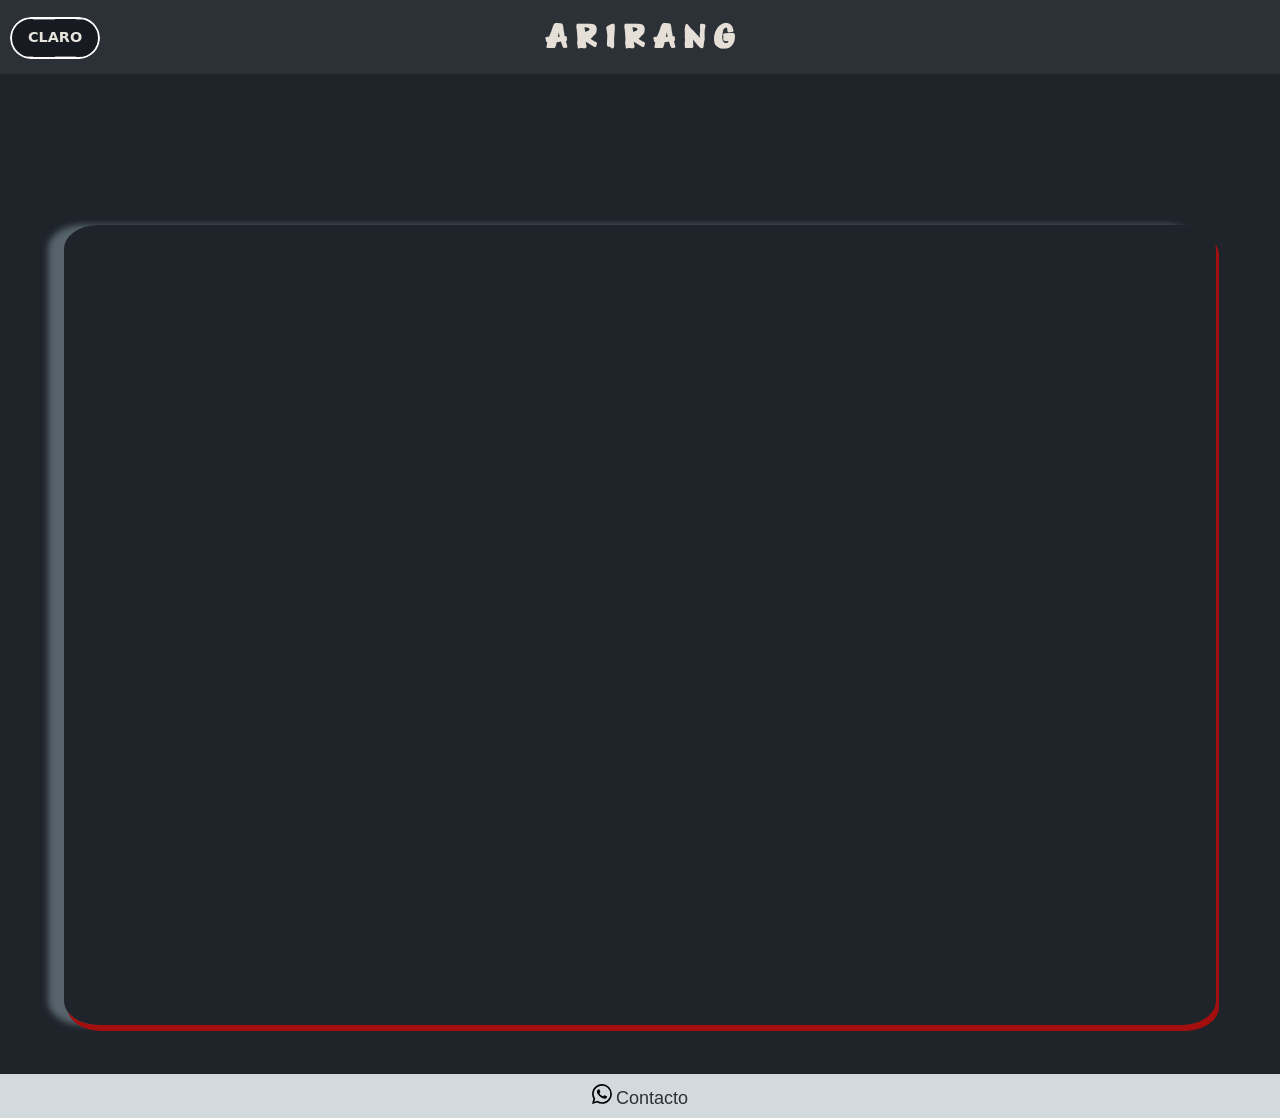
==== formulario/principal/index.html @ 9187794d "formulario con pagina cualquiera primer formularrio sin recuperacion de contraseña con una pagina pr" ====
<!DOCTYPE html>
<html lang="es">
<head>
    <meta charset="UTF-8">
    <meta name="viewport" content="width=device-width, initial-scale=1.0">
    <link rel="stylesheet" href="../principal/estilo.css">
    <title>Inicio</title>
</head>
<body>
    <header>        
    <button class="btn-12" onclick="invertirColores()" id="btnInvertir"><span>Claro</span></button>
     <h1>A R I R A N G</h1> 
    </header>
    <main>
        <section>
            <iframe width="90%" height="800"
              src="https://www.youtube.com/embed/videoseries?si=6BxXJ0fRHcmmmoV2&amp;list=OLAK5uy_lkejA6kcdE00kf8UisGo0xqiSWHhy9r8s&autoplay=1&mute=0"
              title="YouTube video player"
              frameborder="0"
              allow="accelerometer; autoplay; clipboard-write; encrypted-media; gyroscope; picture-in-picture; web-share"
              referrerpolicy="strict-origin-when-cross-origin"
              allowfullscreen>
            </iframe>
        </section>
    </main>
    <footer>
        <svg xmlns="http://www.w3.org/2000/svg" width="20" height="20" fill="currentColor" class="bi bi-whatsapp" viewBox="0 0 16 16">
          <path d="M13.601 2.326A7.85 7.85 0 0 0 7.994 0C3.627 0 .068 3.558.064 7.926c0 1.399.366 2.76 1.057 3.965L0 16l4.204-1.102a7.9 7.9 0 0 0 3.79.965h.004c4.368 0 7.926-3.558 7.93-7.93A7.9 7.9 0 0 0 13.6 2.326zM7.994 14.521a6.6 6.6 0 0 1-3.356-.92l-.24-.144-2.494.654.666-2.433-.156-.251a6.56 6.56 0 0 1-1.007-3.505c0-3.626 2.957-6.584 6.591-6.584a6.56 6.56 0 0 1 4.66 1.931 6.56 6.56 0 0 1 1.928 4.66c-.004 3.639-2.961 6.592-6.592 6.592m3.615-4.934c-.197-.099-1.17-.578-1.353-.646-.182-.065-.315-.099-.445.099-.133.197-.513.646-.627.775-.114.133-.232.148-.43.05-.197-.1-.836-.308-1.592-.985-.59-.525-.985-1.175-1.103-1.372-.114-.198-.011-.304.088-.403.087-.088.197-.232.296-.346.1-.114.133-.198.198-.33.065-.134.034-.248-.015-.347-.05-.099-.445-1.076-.612-1.47-.16-.389-.323-.335-.445-.34-.114-.007-.247-.007-.38-.007a.73.73 0 0 0-.529.247c-.182.198-.691.677-.691 1.654s.71 1.916.81 2.049c.098.133 1.394 2.132 3.383 2.992.47.205.84.326 1.129.418.475.152.904.129 1.246.08.38-.058 1.171-.48 1.338-.943.164-.464.164-.86.114-.943-.049-.084-.182-.133-.38-.232"/>
        </svg>
        <a href="tel:+543814728075">Contacto</a>
    </footer>
</body>
<script src="./app.js"></script>
</html>
---- formulario/principal/estilo.css ----
@font-face {
    font-family: 'mi fuente';
    src: url(./Howdy\ Monkey.ttf) format('truetype');
    font-weight: 100;
    font-style: normal;
}
*{
    padding: 0%;
    margin: 0%;
    border: 0%;
}
main{
    background-color: #1F242B;
    height: 1000px;
}
section{
    width: 100%;
    height: 900px;
    display: flex;
    flex-direction: row;
    justify-content: center;
} 
header{
    background-color: #2B3137;
    text-align: center;
    padding: 1em;
}
h1{
    font-family: 'mi fuente', sans-serif;
    color: #e5dfd8;
}
iframe{
    position: absolute;
    inset-block-start: 25%;
    border-radius: 3%;
    box-shadow:
    3px 6px rgb(163, 15, 15),
    -1em 0 0.4em #57646c;
}
footer{
    padding: 0.6em;
    background-color: #d3dade;
    text-align: center;
}
a{
    text-decoration: none;
    font-family: 'Franklin Gothic Medium', 'Arial Narrow', Arial, sans-serif;
    font-size: large;
    color: #2B3137;
}

.btn-12,
.btn-12 *,
.btn-12 :after,
.btn-12 :before,
.btn-12:after,
.btn-12:before {
  border: 0 solid;
  box-sizing: border-box;
}

.btn-12 {
  -webkit-tap-highlight-color: transparent;
  -webkit-appearance: button;
  background-color: #171b21;
  background-image: none;
  color: #fff;
  cursor: pointer;
  font-family: ui-sans-serif, system-ui, -apple-system, BlinkMacSystemFont,
    Segoe UI, Roboto, Helvetica Neue, Arial, Noto Sans, sans-serif,
    Apple Color Emoji, Segoe UI Emoji, Segoe UI Symbol, Noto Color Emoji;
  font-size: 90%;
  font-weight: 900;
  line-height: 1.5;
  margin: 0;
  -webkit-mask-image: -webkit-radial-gradient(#000, #fff);
  padding: 0;
  text-transform: uppercase;
}

.btn-12:disabled {
  cursor: default;
}

.btn-12:-moz-focusring {
  outline: auto;
}

.btn-12 svg {
  display: block;
  vertical-align: middle;
}

.btn-12 [hidden] {
  display: none;
}

.btn-12 {
  border-radius: 99rem;
  border-width: 2px;
  overflow: hidden;
  padding: 0.5rem 1rem;
  position: absolute;
  inset-inline-start: 10px;
  inset-block-start: 1.9%;
}

.btn-12 span {
  mix-blend-mode: difference;
}

.btn-12:after,
.btn-12:before {
  background: linear-gradient(
    90deg,
    #fff 25%,
    transparent 0,
    transparent 50%,
    #fff 0,
    #fff 75%,
    transparent 0
  );
  content: "";
  inset: 0;
  position: absolute;
  transform: translateY(var(--progress, 100%));
  transition: transform 0.2s ease;
}

.btn-12:after {
  --progress: -100%;
  background: linear-gradient(
    90deg,
    transparent 0,
    transparent 25%,
    #fff 0,
    #fff 50%,
    transparent 0,
    transparent 75%,
    #fff 0
  );
  z-index: -1;
}

.btn-12:hover:after,
.btn-12:hover:before {
  --progress: 0;
}

main   { background-color: var(--bg-main,   #1F242B); }
header { background-color: var(--bg-header, #2B3137); }
footer { background-color: var(--bg-footer, #d3dade); }
h1     { color: var(--color-h1,   #e5dfd8); }
a      { color: var(--color-link, #2B3137); }
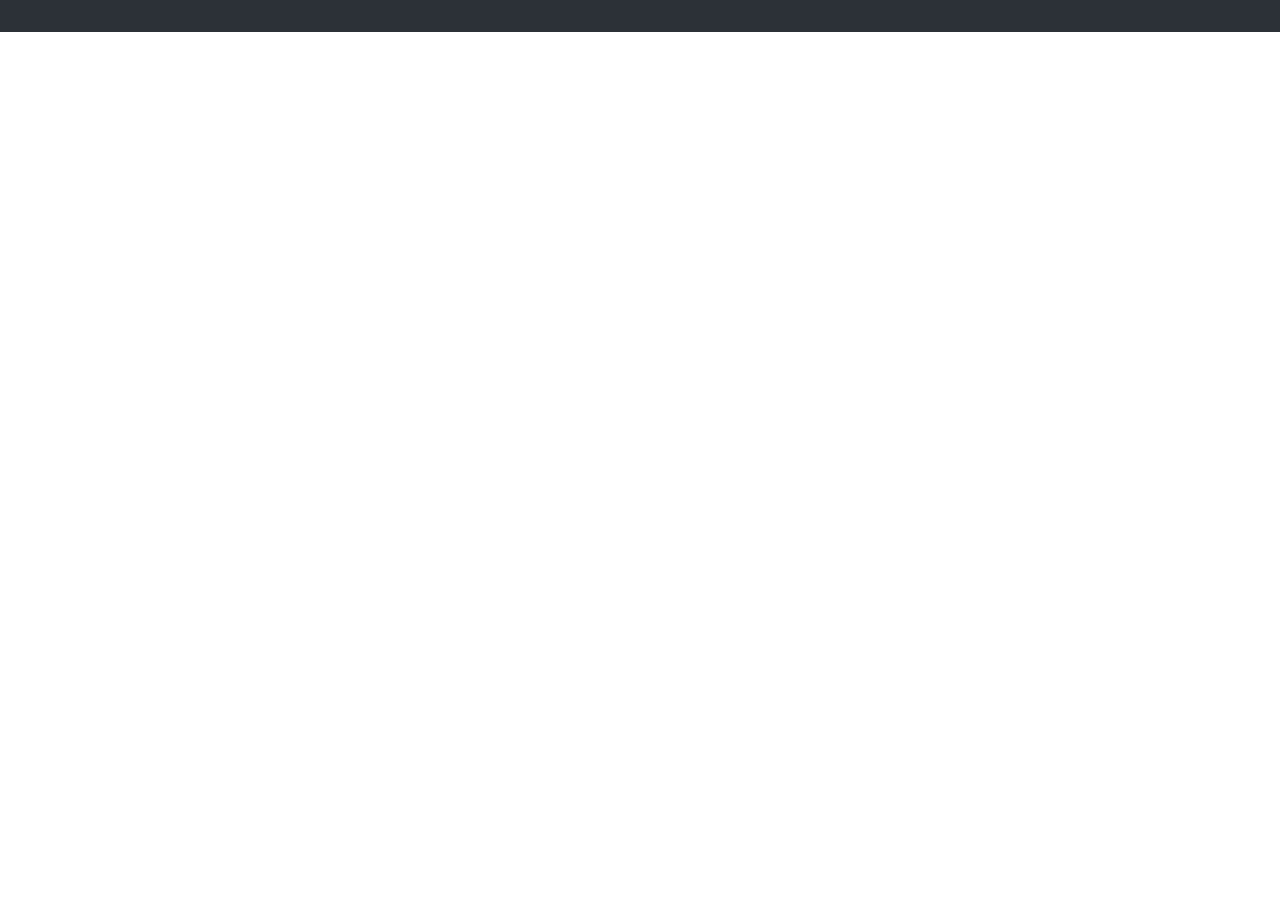
==== commit 6048f0f7: "formulario modificado cambio de colores, estilo, fonts solo en el login" ====
--- a/formulario/principal/index.html
+++ b/formulario/principal/index.html
@@ -7,28 +7,9 @@
     <title>Inicio</title>
 </head>
 <body>
-    <header>        
-    <button class="btn-12" onclick="invertirColores()" id="btnInvertir"><span>Claro</span></button>
-     <h1>A R I R A N G</h1> 
+    <header>
+        
     </header>
-    <main>
-        <section>
-            <iframe width="90%" height="800"
-              src="https://www.youtube.com/embed/videoseries?si=6BxXJ0fRHcmmmoV2&amp;list=OLAK5uy_lkejA6kcdE00kf8UisGo0xqiSWHhy9r8s&autoplay=1&mute=0"
-              title="YouTube video player"
-              frameborder="0"
-              allow="accelerometer; autoplay; clipboard-write; encrypted-media; gyroscope; picture-in-picture; web-share"
-              referrerpolicy="strict-origin-when-cross-origin"
-              allowfullscreen>
-            </iframe>
-        </section>
-    </main>
-    <footer>
-        <svg xmlns="http://www.w3.org/2000/svg" width="20" height="20" fill="currentColor" class="bi bi-whatsapp" viewBox="0 0 16 16">
-          <path d="M13.601 2.326A7.85 7.85 0 0 0 7.994 0C3.627 0 .068 3.558.064 7.926c0 1.399.366 2.76 1.057 3.965L0 16l4.204-1.102a7.9 7.9 0 0 0 3.79.965h.004c4.368 0 7.926-3.558 7.93-7.93A7.9 7.9 0 0 0 13.6 2.326zM7.994 14.521a6.6 6.6 0 0 1-3.356-.92l-.24-.144-2.494.654.666-2.433-.156-.251a6.56 6.56 0 0 1-1.007-3.505c0-3.626 2.957-6.584 6.591-6.584a6.56 6.56 0 0 1 4.66 1.931 6.56 6.56 0 0 1 1.928 4.66c-.004 3.639-2.961 6.592-6.592 6.592m3.615-4.934c-.197-.099-1.17-.578-1.353-.646-.182-.065-.315-.099-.445.099-.133.197-.513.646-.627.775-.114.133-.232.148-.43.05-.197-.1-.836-.308-1.592-.985-.59-.525-.985-1.175-1.103-1.372-.114-.198-.011-.304.088-.403.087-.088.197-.232.296-.346.1-.114.133-.198.198-.33.065-.134.034-.248-.015-.347-.05-.099-.445-1.076-.612-1.47-.16-.389-.323-.335-.445-.34-.114-.007-.247-.007-.38-.007a.73.73 0 0 0-.529.247c-.182.198-.691.677-.691 1.654s.71 1.916.81 2.049c.098.133 1.394 2.132 3.383 2.992.47.205.84.326 1.129.418.475.152.904.129 1.246.08.38-.058 1.171-.48 1.338-.943.164-.464.164-.86.114-.943-.049-.084-.182-.133-.38-.232"/>
-        </svg>
-        <a href="tel:+543814728075">Contacto</a>
-    </footer>
 </body>
 <script src="./app.js"></script>
 </html>
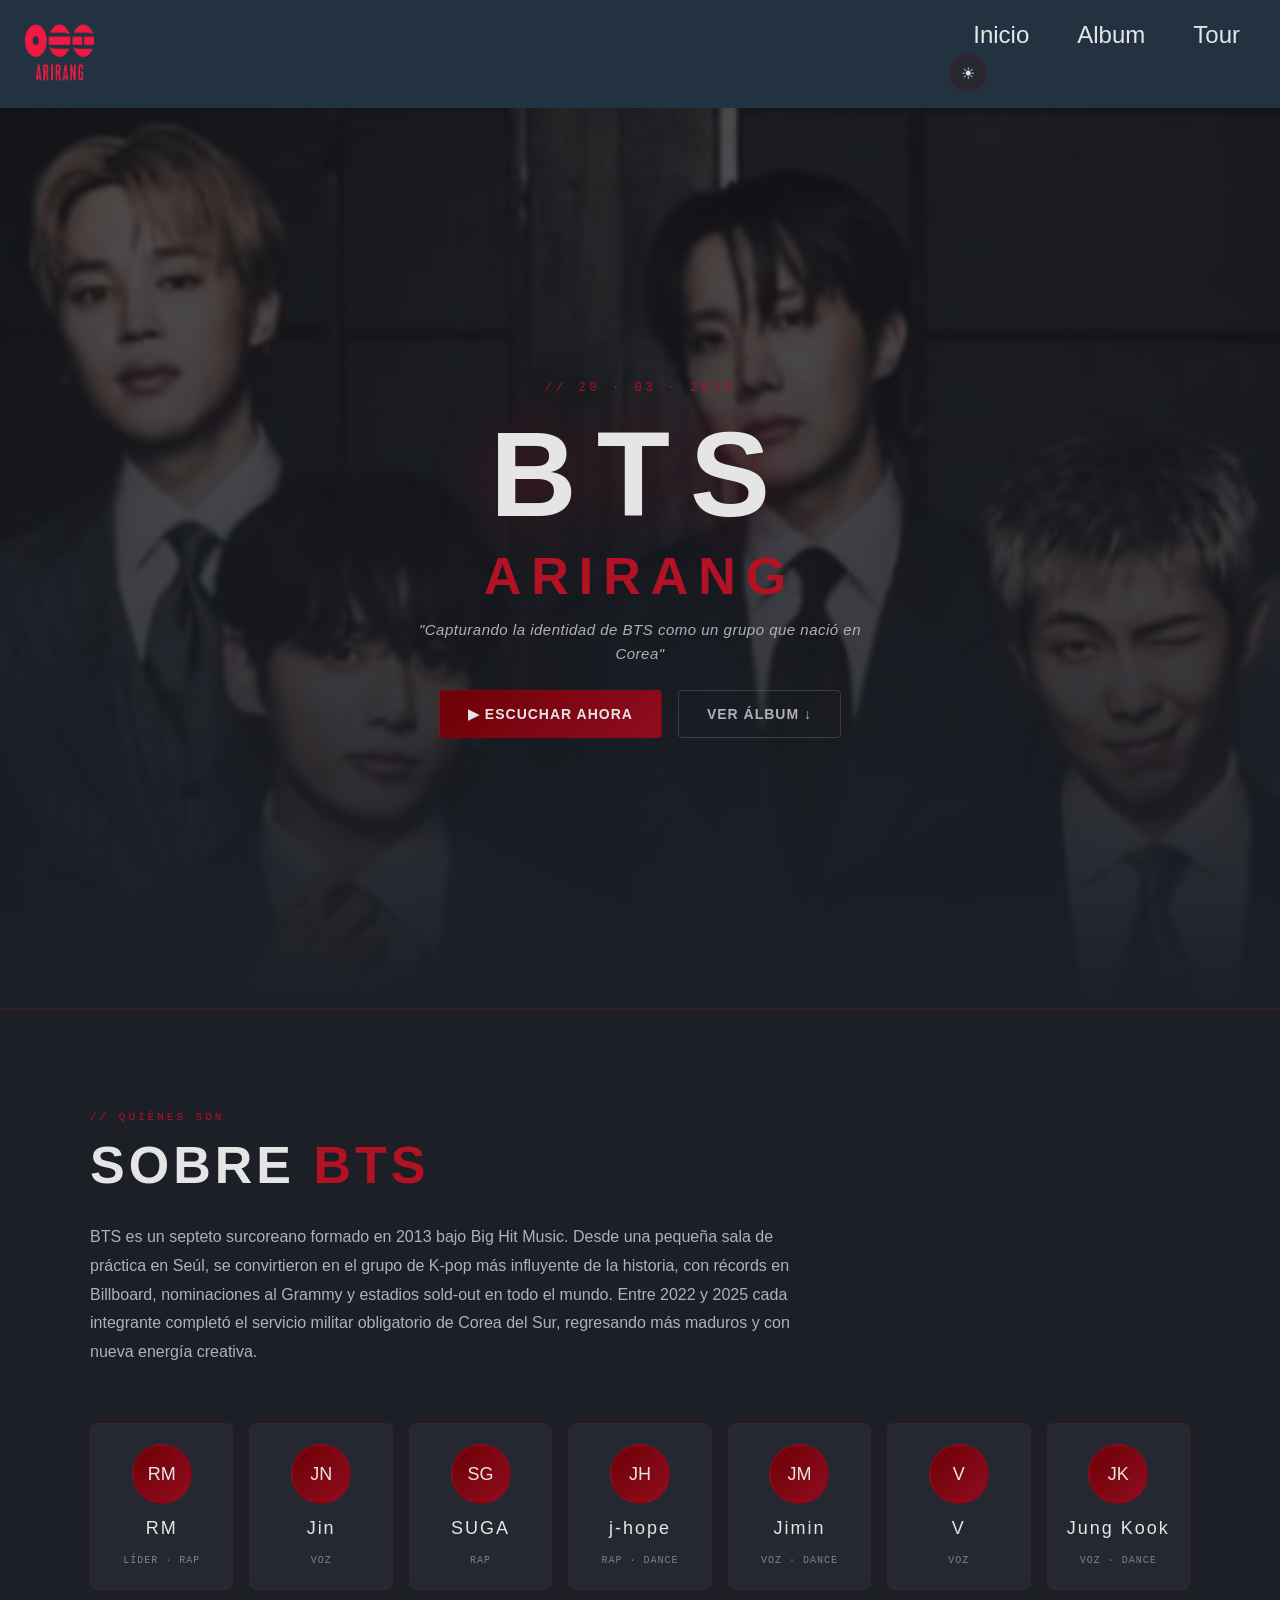
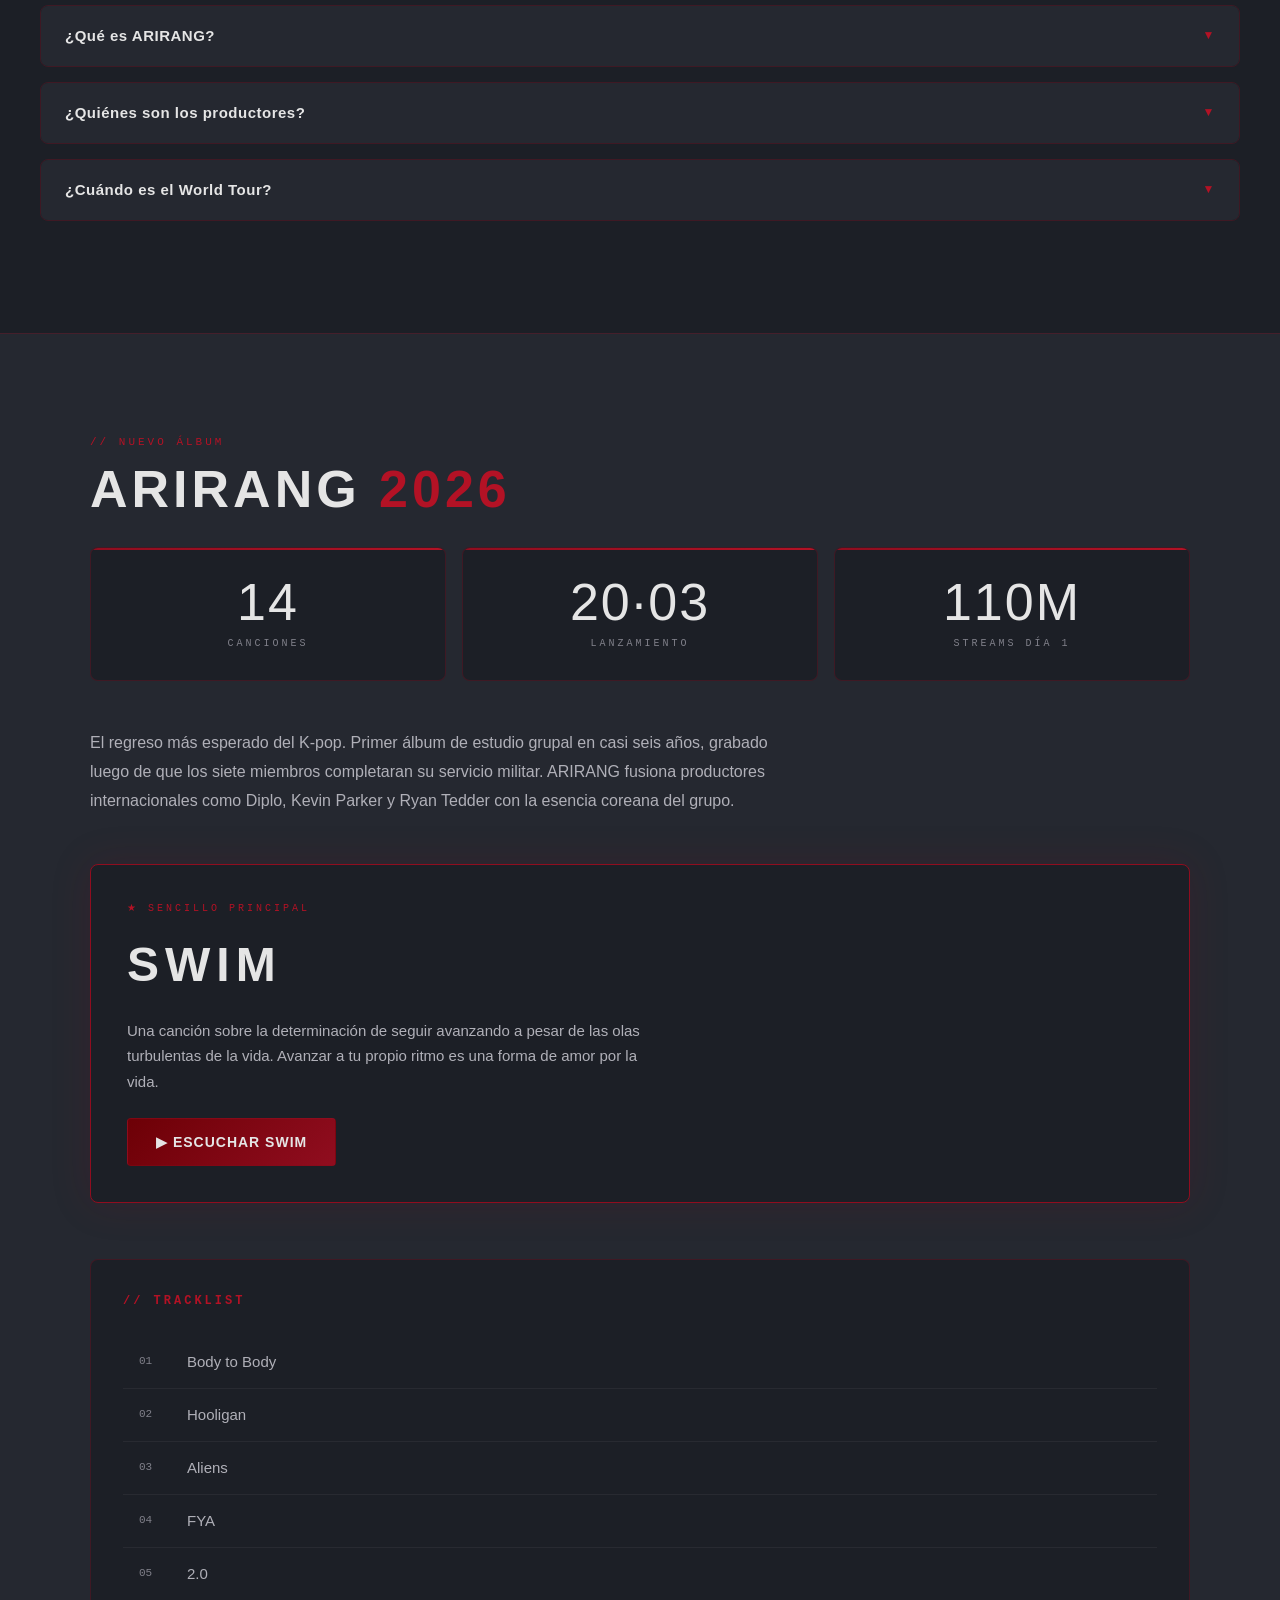
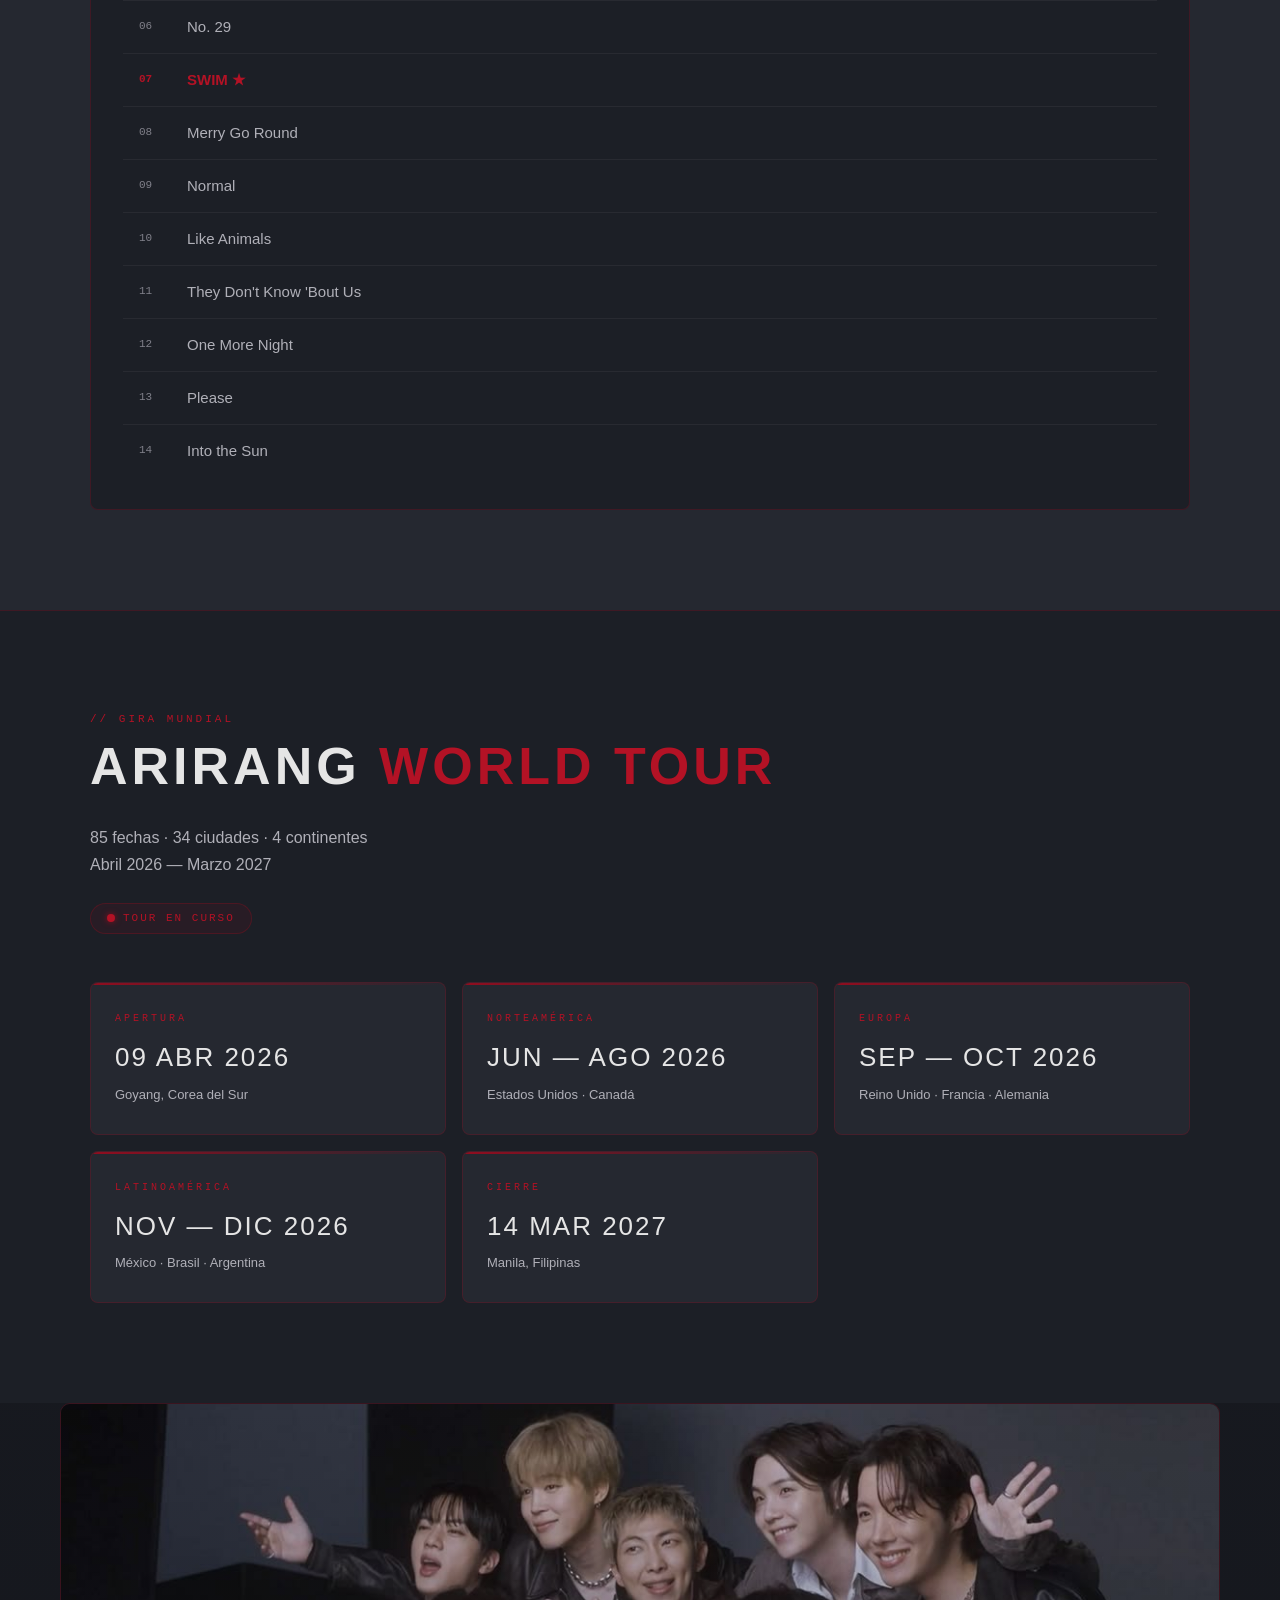
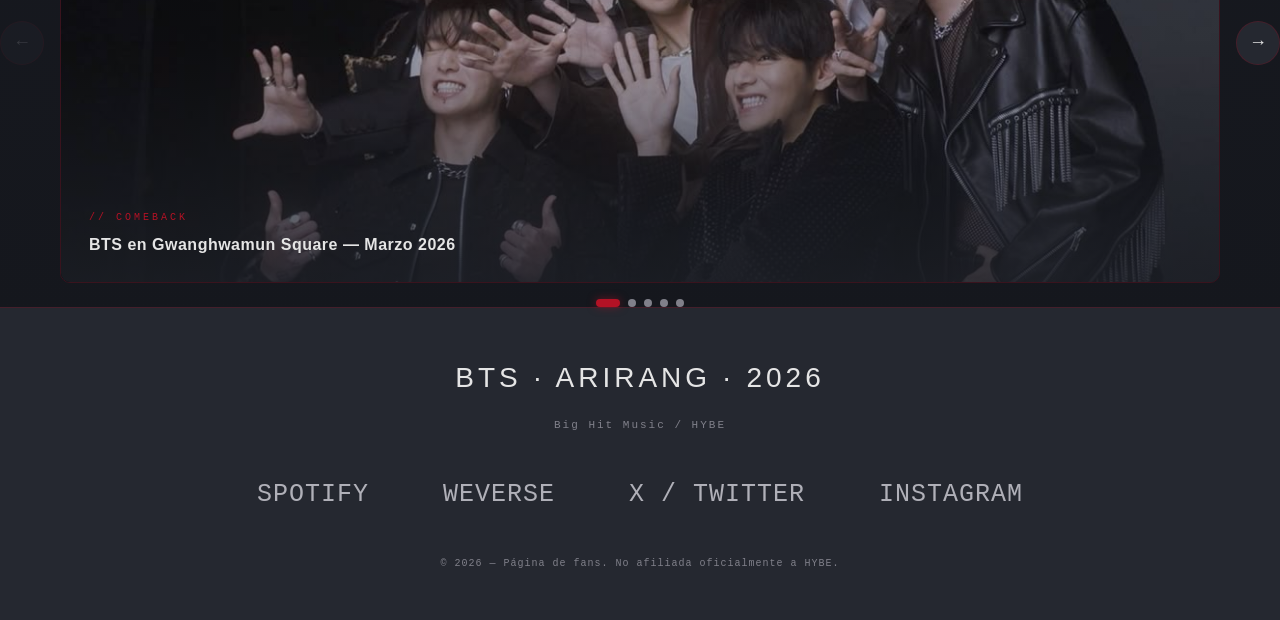
==== commit abab104a: "ultima modificacion con la pagina principal lista aqui la pagina principal esta completa, con imagen" ====
--- a/formulario/principal/index.html
+++ b/formulario/principal/index.html
@@ -3,13 +3,331 @@
 <head>
     <meta charset="UTF-8">
     <meta name="viewport" content="width=device-width, initial-scale=1.0">
+    <link rel="shortcut icon" href="../login/img/3cffc09610e8c50bd0abcf06558bae74-removebg-preview.png" type="image/x-icon">
     <link rel="stylesheet" href="../principal/estilo.css">
     <title>Inicio</title>
 </head>
 <body>
     <header>
-        
+        <img src="../login/img/2bfe5736d8da40cc7b3c9c1c3ff06efa-removebg-preview.png" alt="">
+        <nav>
+            <ul>
+                <li style="list-style: none"><a href="#inicio">Inicio</a></li>
+                <li style="list-style: none"><a href="#album">Album</a></li>
+                <li style="list-style: none"><a href="#tour">Tour</a></li>
+            </ul>
+            <button id="btn-tema" class="btn-tema" title="Cambiar tema">
+              <span id="icono-tema">☀</span>
+            </button>
+        </nav>
     </header>
+  <main>
+    <!-- ══════════ HERO ══════════ -->
+    <section id="inicio">
+      <div class="hero-overlay"></div>
+      <div class="hero-contenido">
+        <p class="hero-sub">// 20 · 03 · 2026</p>
+        <h1 class="hero-titulo">BTS</h1>
+        <h2 class="hero-album">ARIRANG</h2>
+        <p class="hero-desc">
+          "Capturando la identidad de BTS como un grupo que nació en Corea"
+        </p>
+        <div class="hero-btns">
+          <a href="https://open.spotify.com/album/3ukkRHDHbN8tNRPKsGZR1h" target="_blank" class="btn-primary">▶ ESCUCHAR AHORA</a>
+          <a href="#album" class="btn-secondary">VER ÁLBUM ↓</a>
+        </div>
+      </div>
+    </section>
+
+    <!-- ══════════ SOBRE BTS ══════════ -->
+    <section id="sobre">
+      <div class="sobre-contenido">
+        <span class="section-tag">// QUIÉNES SON</span>
+        <h2 class="section-titulo">SOBRE <span>BTS</span></h2>
+        <p class="sobre-texto">
+          BTS es un septeto surcoreano formado en 2013 bajo Big Hit Music.
+          Desde una pequeña sala de práctica en Seúl, se convirtieron en el grupo
+          de K-pop más influyente de la historia, con récords en Billboard,
+          nominaciones al Grammy y estadios sold-out en todo el mundo.
+          Entre 2022 y 2025 cada integrante completó el servicio militar obligatorio
+          de Corea del Sur, regresando más maduros y con nueva energía creativa.
+        </p>
+        <div class="miembros-grid">
+          <div class="miembro-card">
+            <div class="miembro-avatar">RM</div>
+            <p class="miembro-nombre">RM</p>
+            <p class="miembro-rol">Líder · Rap</p>
+          </div>
+          <div class="miembro-card">
+            <div class="miembro-avatar">JN</div>
+            <p class="miembro-nombre">Jin</p>
+            <p class="miembro-rol">Voz</p>
+          </div>
+          <div class="miembro-card">
+            <div class="miembro-avatar">SG</div>
+            <p class="miembro-nombre">SUGA</p>
+            <p class="miembro-rol">Rap</p>
+          </div>
+          <div class="miembro-card">
+            <div class="miembro-avatar">JH</div>
+            <p class="miembro-nombre">j-hope</p>
+            <p class="miembro-rol">Rap · Dance</p>
+          </div>
+          <div class="miembro-card">
+            <div class="miembro-avatar">JM</div>
+            <p class="miembro-nombre">Jimin</p>
+            <p class="miembro-rol">Voz · Dance</p>
+          </div>
+          <div class="miembro-card">
+            <div class="miembro-avatar">V</div>
+            <p class="miembro-nombre">V</p>
+            <p class="miembro-rol">Voz</p>
+          </div>
+          <div class="miembro-card">
+            <div class="miembro-avatar">JK</div>
+            <p class="miembro-nombre">Jung Kook</p>
+            <p class="miembro-rol">Voz · Dance</p>
+          </div>
+        </div>
+      </div>
+      <div class="info-bloque">
+        <div class="info-header" id="btn-info-1">
+          <span>¿Qué es ARIRANG?</span>
+          <span class="info-flecha" id="flecha-1">▼</span>
+        </div>
+        <div class="info-cuerpo" id="cuerpo-1">
+          <p>
+            ARIRANG es el sexto álbum en coreano de BTS, lanzado el 20 de marzo
+            de 2026. Su nombre hace referencia a una antigua canción folclórica
+            coreana de 600 años de antigüedad, elegida porque captura la identidad
+            del grupo como una banda que nació en Corea.
+          </p>
+        </div>
+      </div>
+
+      <div class="info-bloque">
+        <div class="info-header" id="btn-info-2">
+          <span>¿Quiénes son los productores?</span>
+          <span class="info-flecha" id="flecha-2">▼</span>
+        </div>
+        <div class="info-cuerpo" id="cuerpo-2">
+          <p>
+            El álbum fue producido por una alineación internacional que incluye
+            a Diplo, Ryan Tedder, Kevin Parker (Tame Impala), Mike WiLL Made-It,
+            JPEGMafia, Flume y El Guincho, entre otros, junto al productor
+            habitual del grupo, Pdogg.
+          </p>
+        </div>
+      </div>
+      <div class="info-bloque">
+        <div class="info-header" id="btn-info-3">
+          <span>¿Cuándo es el World Tour?</span>
+          <span class="info-flecha" id="flecha-3">▼</span>
+        </div>
+        <div class="info-cuerpo" id="cuerpo-3">
+          <p>
+            El Arirang World Tour arranca el 9 de abril de 2026 en Goyang, Corea
+            del Sur, y recorre 34 ciudades en 85 fechas, finalizando el 14 de
+            marzo de 2027 en Manila, Filipinas.
+          </p>
+        </div>
+      </div>
+    </section>
+
+    <!-- ══════════ ÁLBUM ══════════ -->
+    <section id="album">
+      <div class="album-contenido">
+
+        <span class="section-tag">// NUEVO ÁLBUM</span>
+        <h2 class="section-titulo">ARIRANG <span>2026</span></h2>
+
+        <!-- Stats -->
+        <div class="album-stats">
+          <div class="stat-card">
+            <p class="stat-num">14</p>
+            <p class="stat-label">CANCIONES</p>
+          </div>
+          <div class="stat-card">
+            <p class="stat-num">20·03</p>
+            <p class="stat-label">LANZAMIENTO</p>
+          </div>
+          <div class="stat-card">
+            <p class="stat-num">110M</p>
+            <p class="stat-label">STREAMS DÍA 1</p>
+          </div>
+        </div>
+
+        <!-- Descripción -->
+        <p class="album-desc">
+          El regreso más esperado del K-pop. Primer álbum de estudio grupal
+          en casi seis años, grabado luego de que los siete miembros
+          completaran su servicio militar. ARIRANG fusiona productores
+          internacionales como Diplo, Kevin Parker y Ryan Tedder con la
+          esencia coreana del grupo.
+        </p>
+
+        <!-- Sencillo -->
+        <div class="swim-card">
+          <div class="swim-info">
+            <span class="swim-tag">★ SENCILLO PRINCIPAL</span>
+            <h3 class="swim-titulo">SWIM</h3>
+            <p class="swim-desc">
+              Una canción sobre la determinación de seguir avanzando a pesar
+              de las olas turbulentas de la vida. Avanzar a tu propio ritmo
+              es una forma de amor por la vida.
+            </p>
+            <a href="https://open.spotify.com/album/3ukkRHDHbN8tNRPKsGZR1h" target="_blank" class="btn-primary">▶ ESCUCHAR SWIM</a>
+          </div>
+        </div>
+
+        <!-- Tracklist -->
+        <div class="tracklist">
+          <h3 class="tracklist-titulo">// TRACKLIST</h3>
+          <ol class="tracklist-lista">
+            <li>Body to Body</li>
+            <li>Hooligan</li>
+            <li>Aliens</li>
+            <li>FYA</li>
+            <li>2.0</li>
+            <li>No. 29</li>
+            <li class="track-destacado">SWIM ★</li>
+            <li>Merry Go Round</li>
+            <li>Normal</li>
+            <li>Like Animals</li>
+            <li>They Don't Know 'Bout Us</li>
+            <li>One More Night</li>
+            <li>Please</li>
+            <li>Into the Sun</li>
+          </ol>
+        </div>
+
+      </div>
+    </section>
+
+    <!-- ══════════ TOUR ══════════ -->
+    <section id="tour">
+      <div class="tour-contenido">
+
+        <span class="section-tag">// GIRA MUNDIAL</span>
+        <h2 class="section-titulo">ARIRANG <span>WORLD TOUR</span></h2>
+        <p class="tour-desc">
+          85 fechas · 34 ciudades · 4 continentes
+          <br>
+          Abril 2026 — Marzo 2027
+        </p>
+
+        <!-- Chip de estado -->
+        <div class="tour-status">
+          <span class="dot-activo"></span>
+          TOUR EN CURSO
+        </div>
+
+        <!-- Fechas destacadas -->
+        <div class="tour-fechas">
+
+          <div class="fecha-card">
+            <p class="fecha-tag">APERTURA</p>
+            <p class="fecha-fecha">09 ABR 2026</p>
+            <p class="fecha-lugar">Goyang, Corea del Sur</p>
+          </div>
+
+          <div class="fecha-card">
+            <p class="fecha-tag">NORTEAMÉRICA</p>
+            <p class="fecha-fecha">JUN — AGO 2026</p>
+            <p class="fecha-lugar">Estados Unidos · Canadá</p>
+          </div>
+
+          <div class="fecha-card">
+            <p class="fecha-tag">EUROPA</p>
+            <p class="fecha-fecha">SEP — OCT 2026</p>
+            <p class="fecha-lugar">Reino Unido · Francia · Alemania</p>
+          </div>
+
+          <div class="fecha-card">
+            <p class="fecha-tag">LATINOAMÉRICA</p>
+            <p class="fecha-fecha">NOV — DIC 2026</p>
+            <p class="fecha-lugar">México · Brasil · Argentina</p>
+          </div>
+
+          <div class="fecha-card">
+            <p class="fecha-tag">CIERRE</p>
+            <p class="fecha-fecha">14 MAR 2027</p>
+            <p class="fecha-lugar">Manila, Filipinas</p>
+          </div>
+
+        </div>
+
+      </div>
+    </section>
+    <div class="carrusel-wrap">
+      <button class="carrusel-btn" id="carrusel-prev">&#8592;</button>
+
+      <div class="carrusel-ventana">
+        <div class="carrusel-track" id="carrusel-track">
+        
+          <div class="carrusel-slide">
+            <img src="../login/img/foto1.jpg" alt="BTS - ARIRANG" class="carrusel-img" />
+            <div class="carrusel-caption">
+              <span class="caption-tag">// COMEBACK</span>
+              <p class="caption-texto">BTS en Gwanghwamun Square — Marzo 2026</p>
+            </div>
+          </div>
+        
+          <div class="carrusel-slide">
+            <img src="../login/img/foto2.jpg" alt="BTS - SWIM" class="carrusel-img" />
+            <div class="carrusel-caption">
+              <span class="caption-tag">// SENCILLO</span>
+              <p class="caption-texto">SWIM — Video oficial</p>
+            </div>
+          </div>
+        
+          <div class="carrusel-slide">
+            <img src="../login/img/foto3.jpg" alt="BTS - World Tour" class="carrusel-img" />
+            <div class="carrusel-caption">
+              <span class="caption-tag">// WORLD TOUR</span>
+              <p class="caption-texto">Arirang World Tour — Abril 2026</p>
+            </div>
+          </div>
+        
+          <div class="carrusel-slide">
+            <img src="../login/img/foto4.jpg" alt="BTS - Los 7" class="carrusel-img" />
+            <div class="carrusel-caption">
+              <span class="caption-tag">// LOS 7</span>
+              <p class="caption-texto">RM, Jin, SUGA, j-hope, Jimin, V y Jung Kook</p>
+            </div>
+          </div>
+        
+          <div class="carrusel-slide">
+            <img src="../login/img/foto5.jpg" alt="BTS - ARIRANG Album" class="carrusel-img" />
+            <div class="carrusel-caption">
+              <span class="caption-tag">// ÁLBUM</span>
+              <p class="caption-texto">ARIRANG — 20 de Marzo 2026</p>
+            </div>
+          </div>
+        
+        </div>
+      </div>
+    
+      <button class="carrusel-btn" id="carrusel-next">&#8594;</button>
+    </div>
+
+    <div class="carrusel-dots" id="carrusel-dots"></div>
+
+    <!-- ══════════ FOOTER ══════════ -->
+    <footer>
+      <div class="footer-contenido">
+        <p class="footer-logo">BTS · ARIRANG · 2026</p>
+        <p class="footer-sub">Big Hit Music / HYBE</p>
+        <div class="footer-links">
+          <a href="https://open.spotify.com/album/3ukkRHDHbN8tNRPKsGZR1h" target="_blank">Spotify</a>
+          <a href="https://weverse.io/bts" target="_blank">Weverse</a>
+          <a href="https://twitter.com/BTS_twt" target="_blank">X / Twitter</a>
+          <a href="https://www.instagram.com/bts.bighitofficial" target="_blank">Instagram</a>
+        </div>
+        <p class="footer-copy">© 2026 — Página de fans. No afiliada oficialmente a HYBE.</p>
+      </div>
+    </footer>
+  </main>
 </body>
 <script src="./app.js"></script>
 </html>
--- a/formulario/principal/estilo.css
+++ b/formulario/principal/estilo.css
@@ -1,154 +1,926 @@
-@font-face {
-    font-family: 'mi fuente';
-    src: url(./Howdy\ Monkey.ttf) format('truetype');
-    font-weight: 100;
-    font-style: normal;
-}
 *{
-    padding: 0%;
-    margin: 0%;
-    border: 0%;
-}
-main{
-    background-color: #1F242B;
-    height: 1000px;
-}
-section{
-    width: 100%;
-    height: 900px;
+  padding: 0%;
+  margin: 0%;
+  border: 0%;
+}
+main{ background: linear-gradient(#252830, #14161c); }
+header{
+    background-color:#233240;
+    text-align: center;
+    padding: 1em;
     display: flex;
     flex-direction: row;
-    justify-content: center;
-} 
-header{
-    background-color: #2B3137;
-    text-align: center;
-    padding: 1em;
-}
-h1{
-    font-family: 'mi fuente', sans-serif;
-    color: #e5dfd8;
-}
-iframe{
-    position: absolute;
-    inset-block-start: 25%;
-    border-radius: 3%;
-    box-shadow:
-    3px 6px rgb(163, 15, 15),
-    -1em 0 0.4em #57646c;
-}
-footer{
-    padding: 0.6em;
-    background-color: #d3dade;
-    text-align: center;
+    justify-content: space-between;
+}
+ul{
+  display: flex;
+  flex-direction: row;
+  justify-content: space-between;
+}
+header img{
+  width: 7%;
 }
 a{
-    text-decoration: none;
-    font-family: 'Franklin Gothic Medium', 'Arial Narrow', Arial, sans-serif;
-    font-size: large;
-    color: #2B3137;
-}
-
-.btn-12,
-.btn-12 *,
-.btn-12 :after,
-.btn-12 :before,
-.btn-12:after,
-.btn-12:before {
-  border: 0 solid;
+  text-decoration: none;
+  color: #e5e5e5;
+  padding: 1em;
+  font-family: 'Franklin Gothic Medium', 'Arial Narrow', Arial, sans-serif;
+  font-size: x-large;
+}
+a:hover{ color: #4a000b;}
+
+/* ══════════════════════════════════════════
+   VARIABLES Y RESET
+══════════════════════════════════════════ */
+
+@import url('https://fonts.googleapis.com/css2?family=Bebas+Neue&family=Rajdhani:wght@400;500;600;700&family=JetBrains+Mono:wght@400;500&display=swap');
+
+:root {
+  --negro:       #1C1F26;
+  --negro-2:     #252830;
+  --negro-3:     #2E3240;
+  --rojo:        #900D1F;
+  --rojo-claro:  #B31225;
+  --blanco:      #E5E5E5;
+  --blanco-dim:  #B0B0B8;
+  --gris:        #80808A;
+  --borde:       rgba(144, 13, 31, 0.3);
+
+  --fuente-display: 'Bebas Neue', sans-serif;
+  --fuente-ui:      'Rajdhani', sans-serif;
+  --fuente-mono:    'JetBrains Mono', monospace;
+}
+
+* {
+  margin: 0;
+  padding: 0;
   box-sizing: border-box;
 }
 
-.btn-12 {
-  -webkit-tap-highlight-color: transparent;
-  -webkit-appearance: button;
-  background-color: #171b21;
-  background-image: none;
+html {
+  scroll-behavior: smooth;
+}
+
+body {
+  background: var(--negro);
+  color: var(--blanco);
+  font-family: var(--fuente-ui);
+  font-size: 16px;
+  line-height: 1.6;
+  overflow-x: hidden;
+}
+
+a {
+  text-decoration: none;
+  color: inherit;
+}
+
+/* ══════════════════════════════════════════
+   COMPONENTES REUTILIZABLES
+══════════════════════════════════════════ */
+
+.section-tag {
+  font-family: var(--fuente-mono);
+  font-size: 11px;
+  letter-spacing: 3px;
+  color: var(--rojo-claro);
+  text-transform: uppercase;
+  display: block;
+  margin-bottom: 12px;
+}
+
+.section-titulo {
+  font-family: var(--fuente-display);
+  font-size: 52px;
+  letter-spacing: 4px;
+  color: var(--blanco);
+  line-height: 1;
+  margin-bottom: 32px;
+}
+
+.section-titulo span {
+  color: var(--rojo-claro);
+}
+
+.btn-primary {
+  display: inline-block;
+  background: linear-gradient(135deg, #6D0006 0%, var(--rojo) 100%);
+  color: var(--blanco);
+  font-family: var(--fuente-ui);
+  font-weight: 700;
+  font-size: 14px;
+  letter-spacing: 1px;
+  padding: 12px 28px;
+  border-radius: 4px;
+  border: 1px solid rgba(144, 13, 31, 0.4);
+  cursor: pointer;
+  transition: all 0.25s ease;
+}
+
+.btn-primary:hover {
+  background: linear-gradient(135deg, var(--rojo) 0%, var(--rojo-claro) 100%);
+  box-shadow: 0 4px 20px rgba(144, 13, 31, 0.5);
   color: #fff;
+}
+
+.btn-secondary {
+  display: inline-block;
+  background: transparent;
+  color: var(--blanco-dim);
+  font-family: var(--fuente-ui);
+  font-weight: 600;
+  font-size: 14px;
+  letter-spacing: 1px;
+  padding: 12px 28px;
+  border-radius: 4px;
+  border: 1px solid rgba(255, 255, 255, 0.15);
   cursor: pointer;
-  font-family: ui-sans-serif, system-ui, -apple-system, BlinkMacSystemFont,
-    Segoe UI, Roboto, Helvetica Neue, Arial, Noto Sans, sans-serif,
-    Apple Color Emoji, Segoe UI Emoji, Segoe UI Symbol, Noto Color Emoji;
-  font-size: 90%;
-  font-weight: 900;
-  line-height: 1.5;
-  margin: 0;
-  -webkit-mask-image: -webkit-radial-gradient(#000, #fff);
+  transition: all 0.25s ease;
+}
+
+.btn-secondary:hover {
+  border-color: var(--rojo);
+  color: var(--blanco);
+  background: rgba(144, 13, 31, 0.1);
+}
+
+/* ══════════════════════════════════════════
+   HERO — #inicio
+══════════════════════════════════════════ */
+
+#inicio {
+  position: relative;
+  width: 100%;
+  min-height: 100vh;
+  background-image: url('../login/img/9e6853d591d3abd46d0df186955120be.jpg');
+  background-size: cover;
+  /*background-position: center top;*/
+  background-repeat: no-repeat;
+  display: flex;
+  align-items: center;
+  justify-content: center;
+}
+
+.hero-overlay {
+  position: absolute;
+  inset: 0;
+  background: linear-gradient(
+    to bottom,
+    rgba(28, 31, 38, 0.55) 0%,
+    rgba(28, 31, 38, 0.75) 60%,
+    rgba(28, 31, 38, 1)    100%
+  );
+  z-index: 0;
+}
+
+.hero-contenido {
+  position: relative;
+  z-index: 1;
+  text-align: center;
+  display: flex;
+  flex-direction: column;
+  align-items: center;
+  gap: 16px;
+  padding: 0 20px;
+}
+
+.hero-sub {
+  font-family: var(--fuente-mono);
+  font-size: 12px;
+  letter-spacing: 4px;
+  color: var(--rojo-claro);
+  text-transform: uppercase;
+}
+
+.hero-titulo {
+  font-family: var(--fuente-display);
+  font-size: 120px;
+  letter-spacing: 20px;
+  color: var(--blanco);
+  line-height: 1;
+  text-shadow: 0 0 60px rgba(144, 13, 31, 0.4);
+}
+
+.hero-album {
+  font-family: var(--fuente-display);
+  font-size: 52px;
+  letter-spacing: 10px;
+  color: var(--rojo-claro);
+  line-height: 1;
+}
+
+.hero-desc {
+  font-family: var(--fuente-ui);
+  font-size: 15px;
+  color: var(--blanco-dim);
+  max-width: 480px;
+  font-style: italic;
+  letter-spacing: 0.5px;
+}
+
+.hero-btns {
+  display: flex;
+  gap: 16px;
+  margin-top: 8px;
+  flex-wrap: wrap;
+  justify-content: center;
+}
+
+/* ══════════════════════════════════════════
+   SOBRE BTS — #sobre
+══════════════════════════════════════════ */
+
+#sobre {
+  padding: 100px 40px;
+  background: var(--negro);
+  border-top: 1px solid var(--borde);
+}
+
+.sobre-contenido {
+  max-width: 1100px;
+  margin: 0 auto;
+}
+
+.sobre-texto {
+  font-size: 16px;
+  color: var(--blanco-dim);
+  max-width: 720px;
+  margin-bottom: 56px;
+  line-height: 1.8;
+}
+
+.miembros-grid {
+  display: grid;
+  grid-template-columns: repeat(7, 1fr);
+  gap: 16px;
+}
+
+.miembro-card {
+  display: flex;
+  flex-direction: column;
+  align-items: center;
+  gap: 10px;
+  padding: 20px 10px;
+  background: var(--negro-2);
+  border: 1px solid var(--borde);
+  border-radius: 8px;
+  transition: border-color 0.2s, background 0.2s;
+  cursor: default;
+}
+
+.miembro-card:hover {
+  border-color: var(--rojo);
+  background: var(--negro-3);
+}
+
+.miembro-avatar {
+  width: 60px;
+  height: 60px;
+  border-radius: 50%;
+  background: linear-gradient(135deg, #6D0006, var(--rojo));
+  display: flex;
+  align-items: center;
+  justify-content: center;
+  font-family: var(--fuente-display);
+  font-size: 18px;
+  color: var(--blanco);
+  border: 2px solid rgba(144, 13, 31, 0.5);
+}
+
+.miembro-nombre {
+  font-family: var(--fuente-display);
+  font-size: 18px;
+  letter-spacing: 2px;
+  color: var(--blanco);
+  text-align: center;
+}
+
+.miembro-rol {
+  font-family: var(--fuente-mono);
+  font-size: 10px;
+  letter-spacing: 1px;
+  color: var(--gris);
+  text-align: center;
+  text-transform: uppercase;
+}
+
+/* ══════════════════════════════════════════
+   ÁLBUM — #album
+══════════════════════════════════════════ */
+
+#album {
+  padding: 100px 40px;
+  background: var(--negro-2);
+  border-top: 1px solid var(--borde);
+}
+
+.album-contenido {
+  max-width: 1100px;
+  margin: 0 auto;
+}
+
+/* Stats */
+.album-stats {
+  display: grid;
+  grid-template-columns: repeat(3, 1fr);
+  gap: 16px;
+  margin-bottom: 48px;
+}
+
+.stat-card {
+  background: var(--negro);
+  border: 1px solid var(--borde);
+  border-radius: 8px;
+  padding: 28px 20px;
+  text-align: center;
+  position: relative;
+  overflow: hidden;
+}
+
+.stat-card::before {
+  content: '';
+  position: absolute;
+  top: 0; left: 0;
+  width: 100%; height: 2px;
+  background: linear-gradient(90deg, var(--rojo), var(--rojo-claro));
+}
+
+.stat-num {
+  font-family: var(--fuente-display);
+  font-size: 52px;
+  color: var(--blanco);
+  letter-spacing: 2px;
+  line-height: 1;
+}
+
+.stat-label {
+  font-family: var(--fuente-mono);
+  font-size: 10px;
+  letter-spacing: 3px;
+  color: var(--gris);
+  text-transform: uppercase;
+  margin-top: 8px;
+}
+
+/* Descripción */
+.album-desc {
+  font-size: 16px;
+  color: var(--blanco-dim);
+  max-width: 680px;
+  line-height: 1.8;
+  margin-bottom: 48px;
+}
+
+/* Swim card */
+.swim-card {
+  background: var(--negro);
+  border: 1px solid var(--rojo);
+  border-radius: 8px;
+  padding: 36px;
+  margin-bottom: 56px;
+  box-shadow: 0 0 40px rgba(144, 13, 31, 0.15);
+}
+
+.swim-tag {
+  font-family: var(--fuente-mono);
+  font-size: 10px;
+  letter-spacing: 3px;
+  color: var(--rojo-claro);
+  text-transform: uppercase;
+  display: block;
+  margin-bottom: 10px;
+}
+
+.swim-titulo {
+  font-family: var(--fuente-display);
+  font-size: 48px;
+  letter-spacing: 6px;
+  color: var(--blanco);
+  margin-bottom: 14px;
+}
+
+.swim-desc {
+  font-size: 15px;
+  color: var(--blanco-dim);
+  max-width: 520px;
+  line-height: 1.7;
+  margin-bottom: 24px;
+}
+
+/* Tracklist */
+.tracklist {
+  background: var(--negro);
+  border: 1px solid var(--borde);
+  border-radius: 8px;
+  padding: 32px;
+}
+
+.tracklist-titulo {
+  font-family: var(--fuente-mono);
+  font-size: 12px;
+  letter-spacing: 3px;
+  color: var(--rojo-claro);
+  text-transform: uppercase;
+  margin-bottom: 24px;
+}
+
+.tracklist-lista {
+  list-style: none;
+  display: flex;
+  flex-direction: column;
+  gap: 0;
+}
+
+.tracklist-lista li {
+  display: flex;
+  align-items: center;
+  gap: 20px;
+  padding: 14px 16px;
+  border-bottom: 1px solid rgba(255, 255, 255, 0.05);
+  font-family: var(--fuente-ui);
+  font-size: 15px;
+  color: var(--blanco-dim);
+  counter-increment: track;
+  transition: background 0.15s, color 0.15s;
+  cursor: default;
+}
+
+.tracklist-lista {
+  counter-reset: track;
+}
+
+.tracklist-lista li::before {
+  content: counter(track, decimal-leading-zero);
+  font-family: var(--fuente-mono);
+  font-size: 11px;
+  color: var(--gris);
+  min-width: 28px;
+}
+
+.tracklist-lista li:last-child {
+  border-bottom: none;
+}
+
+.tracklist-lista li:hover {
+  background: rgba(144, 13, 31, 0.06);
+  color: var(--blanco);
+}
+
+.track-destacado {
+  color: var(--rojo-claro) !important;
+  font-weight: 700;
+}
+
+.track-destacado::before {
+  color: var(--rojo-claro) !important;
+}
+
+/* ══════════════════════════════════════════
+   TOUR — #tour
+══════════════════════════════════════════ */
+
+#tour {
+  padding: 100px 40px;
+  background: var(--negro);
+  border-top: 1px solid var(--borde);
+}
+
+.tour-contenido {
+  max-width: 1100px;
+  margin: 0 auto;
+}
+
+.tour-desc {
+  font-size: 16px;
+  color: var(--blanco-dim);
+  margin-bottom: 24px;
+  line-height: 1.7;
+}
+
+.tour-status {
+  display: inline-flex;
+  align-items: center;
+  gap: 8px;
+  background: rgba(144, 13, 31, 0.1);
+  border: 1px solid rgba(144, 13, 31, 0.35);
+  border-radius: 20px;
+  padding: 6px 16px;
+  font-family: var(--fuente-mono);
+  font-size: 11px;
+  letter-spacing: 2px;
+  color: var(--rojo-claro);
+  text-transform: uppercase;
+  margin-bottom: 48px;
+}
+
+.dot-activo {
+  width: 8px;
+  height: 8px;
+  border-radius: 50%;
+  background: var(--rojo-claro);
+  box-shadow: 0 0 6px var(--rojo);
+  animation: pulso 2s infinite;
+}
+
+@keyframes pulso {
+  0%, 100% { opacity: 1; }
+  50%       { opacity: 0.3; }
+}
+
+/* Fechas */
+.tour-fechas {
+  display: grid;
+  grid-template-columns: repeat(3, 1fr);
+  gap: 16px;
+}
+
+.fecha-card {
+  background: var(--negro-2);
+  border: 1px solid var(--borde);
+  border-radius: 8px;
+  padding: 28px 24px;
+  position: relative;
+  overflow: hidden;
+  transition: border-color 0.2s, background 0.2s;
+}
+
+.fecha-card::before {
+  content: '';
+  position: absolute;
+  top: 0; left: 0;
+  width: 100%; height: 2px;
+  background: linear-gradient(90deg, var(--rojo), transparent);
+}
+
+.fecha-card:hover {
+  border-color: var(--rojo);
+  background: var(--negro-3);
+}
+
+.fecha-tag {
+  font-family: var(--fuente-mono);
+  font-size: 10px;
+  letter-spacing: 3px;
+  color: var(--rojo-claro);
+  text-transform: uppercase;
+  margin-bottom: 10px;
+}
+
+.fecha-fecha {
+  font-family: var(--fuente-display);
+  font-size: 26px;
+  letter-spacing: 2px;
+  color: var(--blanco);
+  margin-bottom: 6px;
+}
+
+.fecha-lugar {
+  font-family: var(--fuente-ui);
+  font-size: 13px;
+  color: var(--blanco-dim);
+}
+
+/* ══════════════════════════════════════════
+   FOOTER
+══════════════════════════════════════════ */
+
+footer {
+  background: var(--negro-2);
+  border-top: 1px solid var(--borde);
+  padding: 48px 40px;
+}
+
+.footer-contenido {
+  max-width: 1100px;
+  margin: 0 auto;
+  display: flex;
+  flex-direction: column;
+  align-items: center;
+  gap: 16px;
+  text-align: center;
+}
+
+.footer-logo {
+  font-family: var(--fuente-display);
+  font-size: 28px;
+  letter-spacing: 4px;
+  color: var(--blanco);
+}
+
+.footer-sub {
+  font-family: var(--fuente-mono);
+  font-size: 11px;
+  letter-spacing: 2px;
+  color: var(--gris);
+}
+
+.footer-links {
+  display: flex;
+  gap: 24px;
+  flex-wrap: wrap;
+  justify-content: center;
+}
+
+.footer-links a {
+  font-family: var(--fuente-mono);
+  font-size: 25px;
+  letter-spacing: 1px;
+  color: var(--blanco-dim);
+  transition: color 0.2s;
+  text-transform: uppercase;
+}
+
+.footer-links a:hover {
+  color: var(--rojo-claro);
+}
+
+.footer-copy {
+  font-family: var(--fuente-mono);
+  font-size: 10px;
+  color: var(--gris);
+  letter-spacing: 1px;
+}
+
+/* ══════════════════════════════════════════
+   RESPONSIVE
+══════════════════════════════════════════ */
+
+@media (max-width: 900px) {
+  .hero-titulo       { font-size: 80px; }
+  .hero-album        { font-size: 36px; }
+  .miembros-grid     { grid-template-columns: repeat(4, 1fr); }
+  .album-stats       { grid-template-columns: repeat(3, 1fr); }
+  .tour-fechas       { grid-template-columns: repeat(2, 1fr); }
+}
+
+@media (max-width: 600px) {
+  #inicio, #sobre, #album, #tour { padding: 70px 20px; }
+  .hero-titulo       { font-size: 56px; letter-spacing: 10px; }
+  .hero-album        { font-size: 28px; letter-spacing: 6px; }
+  .section-titulo    { font-size: 36px; }
+  .miembros-grid     { grid-template-columns: repeat(2, 1fr); }
+  .album-stats       { grid-template-columns: 1fr; }
+  .tour-fechas       { grid-template-columns: 1fr; }
+  .hero-btns         { flex-direction: column; align-items: center; }
+}
+
+/* ══════════════════════════════════════════
+   TEMA CLARO / OSCURO
+══════════════════════════════════════════ */
+
+body.tema-claro {
+  --negro:      #f0f0f0;
+  --negro-2:    #e0e0e0;
+  --negro-3:    #d0d0d0;
+  --blanco:     #1a1a1a;
+  --blanco-dim: #444444;
+  --gris:       #666666;
+  --borde:      rgba(144, 13, 31, 0.2);
+  background: var(--negro);
+  color: var(--blanco);
+}
+
+.btn-tema {
+  width: 38px;
+  height: 38px;
+  border-radius: 50%;
+  border: 1px solid var(--borde);
+  background: var(--negro-2);
+  color: var(--blanco);
+  font-size: 16px;
+  cursor: pointer;
+  display: flex;
+  align-items: center;
+  justify-content: center;
+  transition: all 0.25s ease;
+  flex-shrink: 0;
+}
+
+.btn-tema:hover {
+  background: var(--rojo);
+  border-color: var(--rojo-claro);
+  color: #fff;
+}
+
+.info-bloque {
+  border: 1px solid var(--borde);
+  border-radius: 8px;
+  overflow: hidden;
+  margin-bottom: 12px;
+  margin-top: 15px;
+  transition: border-color 0.2s;
+}
+
+.info-bloque:hover {
+  border-color: var(--rojo);
+}
+
+.info-header {
+  display: flex;
+  justify-content: space-between;
+  align-items: center;
+  padding: 18px 24px;
+  background: var(--negro-2);
+  cursor: pointer;
+  font-family: var(--fuente-ui);
+  font-weight: 600;
+  font-size: 15px;
+  color: var(--blanco);
+  letter-spacing: 0.5px;
+  transition: background 0.2s;
+  user-select: none;
+}
+
+.info-header:hover {
+  background: var(--negro-3);
+}
+
+.info-flecha {
+  font-size: 12px;
+  color: var(--rojo-claro);
+  transition: transform 0.3s ease;
+  flex-shrink: 0;
+}
+
+.info-flecha.abierto {
+  transform: rotate(180deg);
+}
+
+.info-cuerpo {
+  max-height: 0;
+  overflow: hidden;
+  transition: max-height 0.4s ease, padding 0.3s ease;
+  background: var(--negro);
+  padding: 0 24px;
+}
+
+.info-cuerpo.visible {
+  max-height: 300px;
+  padding: 20px 24px;
+}
+
+.info-cuerpo p {
+  font-size: 14px;
+  color: var(--blanco-dim);
+  line-height: 1.8;
+}
+
+/* ══════════════════════════════════════════
+   CARRUSEL DE IMÁGENES
+══════════════════════════════════════════ */
+
+.carrusel-wrap {
+  display: flex;
+  align-items: center;
+  gap: 16px;
+  width: 100%;
+}
+
+.carrusel-ventana {
+  flex: 1;
+  overflow: hidden;
+  border-radius: 10px;
+  border: 1px solid var(--borde);
+  /* Altura fija del carrusel — cambiala a tu gusto */
+  height: 480px;
+}
+
+.carrusel-track {
+  display: flex;
+  height: 100%;
+  transition: transform 0.5s cubic-bezier(0.25, 0.46, 0.45, 0.94);
+}
+
+.carrusel-slide {
+  min-width: 100%;
+  height: 100%;
+  position: relative;
+  overflow: hidden;
+}
+
+/* Imagen */
+.carrusel-img {
+  width: 100%;
+  height: 100%;
+  object-fit: cover;
+  object-position: center;
+  display: block;
+  transition: transform 0.6s ease;
+}
+
+.carrusel-slide:hover .carrusel-img {
+  transform: scale(1.03);
+}
+
+/* Overlay oscuro sobre la imagen */
+.carrusel-slide::before {
+  content: '';
+  position: absolute;
+  inset: 0;
+  background: linear-gradient(
+    to top,
+    rgba(28, 31, 38, 0.85) 0%,
+    rgba(28, 31, 38, 0.2)  50%,
+    transparent            100%
+  );
+  z-index: 1;
+}
+
+/* Caption sobre la imagen */
+.carrusel-caption {
+  position: absolute;
+  bottom: 0;
+  left: 0;
+  right: 0;
+  padding: 24px 28px;
+  z-index: 2;
+  display: flex;
+  flex-direction: column;
+  gap: 6px;
+}
+
+.caption-tag {
+  font-family: var(--fuente-mono);
+  font-size: 10px;
+  letter-spacing: 3px;
+  color: var(--rojo-claro);
+  text-transform: uppercase;
+}
+
+.caption-texto {
+  font-family: var(--fuente-ui);
+  font-size: 16px;
+  font-weight: 600;
+  color: var(--blanco);
+  letter-spacing: 0.5px;
+}
+
+/* Botones anterior / siguiente */
+.carrusel-btn {
+  width: 44px;
+  height: 44px;
+  border-radius: 50%;
+  border: 1px solid var(--borde);
+  background: var(--negro-2);
+  color: var(--blanco);
+  font-size: 18px;
+  cursor: pointer;
+  display: flex;
+  align-items: center;
+  justify-content: center;
+  transition: all 0.2s ease;
+  flex-shrink: 0;
+  z-index: 3;
+}
+
+.carrusel-btn:hover {
+  background: var(--rojo);
+  border-color: var(--rojo-claro);
+  color: #fff;
+}
+
+.carrusel-btn:disabled {
+  opacity: 0.3;
+  cursor: not-allowed;
+  background: var(--negro-2);
+  border-color: var(--borde);
+  color: var(--gris);
+}
+
+/* Dots indicadores */
+.carrusel-dots {
+  display: flex;
+  justify-content: center;
+  gap: 8px;
+  margin-top: 16px;
+}
+
+.carrusel-dot {
+  width: 8px;
+  height: 8px;
+  border-radius: 50%;
+  background: var(--gris);
+  border: none;
+  cursor: pointer;
+  transition: all 0.25s ease;
   padding: 0;
-  text-transform: uppercase;
-}
-
-.btn-12:disabled {
-  cursor: default;
-}
-
-.btn-12:-moz-focusring {
-  outline: auto;
-}
-
-.btn-12 svg {
-  display: block;
-  vertical-align: middle;
-}
-
-.btn-12 [hidden] {
-  display: none;
-}
-
-.btn-12 {
-  border-radius: 99rem;
-  border-width: 2px;
-  overflow: hidden;
-  padding: 0.5rem 1rem;
-  position: absolute;
-  inset-inline-start: 10px;
-  inset-block-start: 1.9%;
-}
-
-.btn-12 span {
-  mix-blend-mode: difference;
-}
-
-.btn-12:after,
-.btn-12:before {
-  background: linear-gradient(
-    90deg,
-    #fff 25%,
-    transparent 0,
-    transparent 50%,
-    #fff 0,
-    #fff 75%,
-    transparent 0
-  );
-  content: "";
-  inset: 0;
-  position: absolute;
-  transform: translateY(var(--progress, 100%));
-  transition: transform 0.2s ease;
-}
-
-.btn-12:after {
-  --progress: -100%;
-  background: linear-gradient(
-    90deg,
-    transparent 0,
-    transparent 25%,
-    #fff 0,
-    #fff 50%,
-    transparent 0,
-    transparent 75%,
-    #fff 0
-  );
-  z-index: -1;
-}
-
-.btn-12:hover:after,
-.btn-12:hover:before {
-  --progress: 0;
-}
-
-main   { background-color: var(--bg-main,   #1F242B); }
-header { background-color: var(--bg-header, #2B3137); }
-footer { background-color: var(--bg-footer, #d3dade); }
-h1     { color: var(--color-h1,   #e5dfd8); }
-a      { color: var(--color-link, #2B3137); }+}
+
+.carrusel-dot.activo {
+  background: var(--rojo-claro);
+  width: 24px;
+  border-radius: 4px;
+  box-shadow: 0 0 8px rgba(179, 18, 37, 0.5);
+}
+
+/* Responsive */
+@media (max-width: 768px) {
+  .carrusel-ventana { height: 280px; }
+  .carrusel-btn     { width: 36px; height: 36px; font-size: 14px; }
+  .caption-texto    { font-size: 14px; }
+}
+
+@media (max-width: 480px) {
+  .carrusel-ventana { height: 220px; }
+  .carrusel-wrap    { gap: 8px; }
+}
